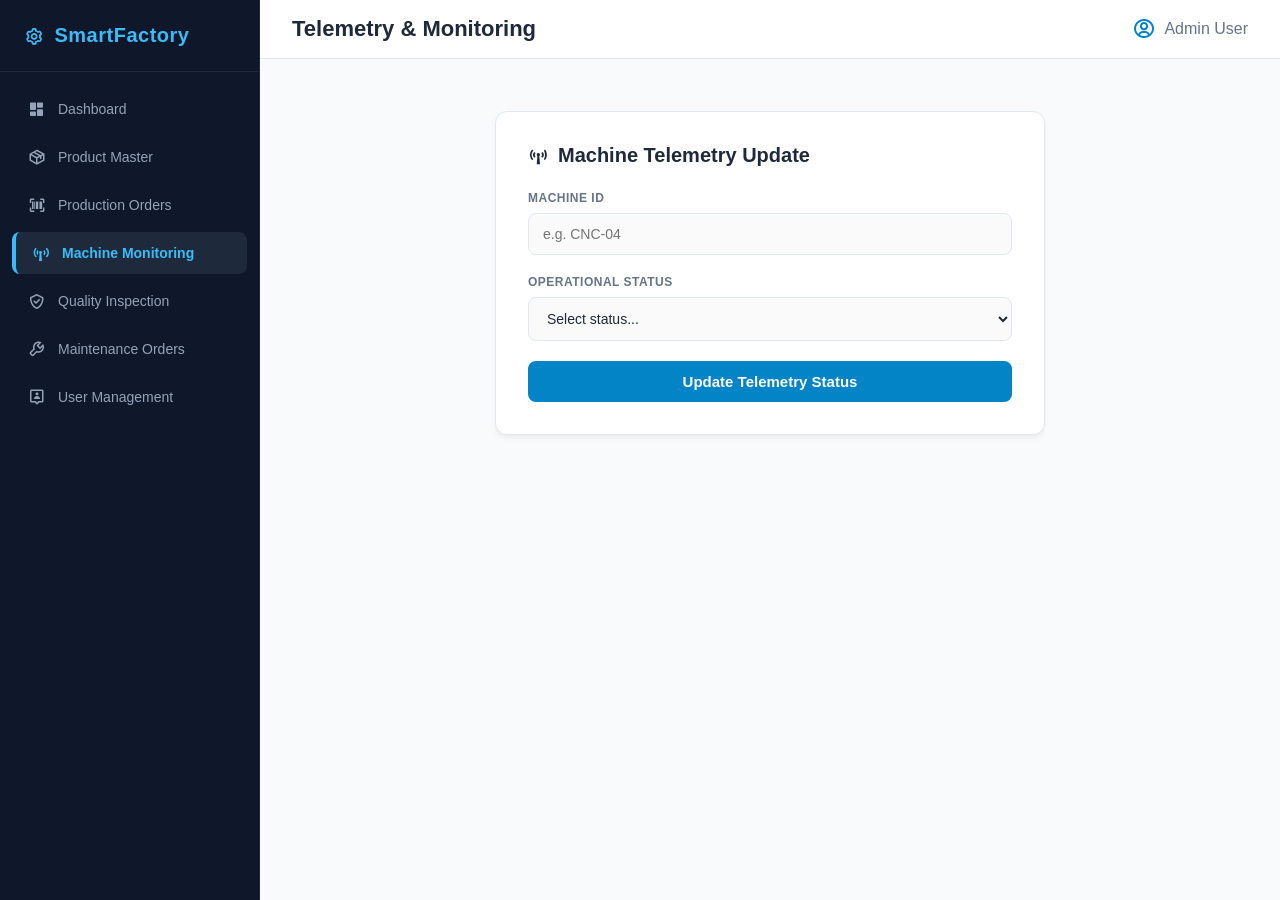
==== src/main/resources/templates/maintenance.html @ 21ee9fc5 "Added machine page" ====
<!DOCTYPE html>
<html lang="en">
<head>
    <meta charset="UTF-8">
    <meta name="viewport" content="width=device-width, initial-scale=1.0">
    <title>Machine Monitoring</title>
    <link rel="stylesheet" href="../static/css/style.css">
    <link href="https://unpkg.com/boxicons@2.1.4/css/boxicons.min.css" rel="stylesheet">
</head>
<body>
 
    <nav class="sidebar">
        <div class="sidebar-brand">
            <i class='bx bx-cog bx-spin'></i>
            <span>SmartFactory</span>
        </div>
        <ul class="nav-links">
            <li><a href="index.html"><i class='bx bxs-dashboard'></i> Dashboard</a></li>
            <li><a href="product.html"><i class='bx bx-package'></i> Product Master</a></li>
            <li><a href="production.html"><i class='bx bx-barcode-reader'></i> Production Orders</a></li>
            <li><a href="machine.html" class="active"><i class='bx bx-broadcast'></i> Machine Monitoring</a></li>
            <li><a href="quality.html"><i class='bx bx-check-shield'></i> Quality Inspection</a></li>
            <li><a href="maintenance.html"><i class='bx bx-wrench'></i> Maintenance Orders</a></li>
            <li><a href="user.html"><i class='bx bx-user-pin'></i> User Management</a></li>
        </ul>
    </nav>
 
    <main class="main-content">
        <header class="top-bar">
            <h1>Telemetry & Monitoring</h1>
            <div class="user-profile">
                <i class='bx bx-user-circle'></i>
                <span>Admin User</span>
            </div>
        </header>
 
        <div class="content-body">
            <section class="view-section active">
                <div class="form-card">
                    <h2><i class='bx bx-broadcast'></i> Machine Telemetry Update</h2>
                    <form class="factory-form">
                        <div class="form-group">
                            <label>Machine ID</label>
                            <input type="text" placeholder="e.g. CNC-04" required>
                        </div>
                        <div class="form-group">
                            <label>Operational Status</label>
                            <select required>
                                <option value="" disabled selected>Select status...</option>
                                <option value="RUNNING">🟢 RUNNING</option>
                                <option value="IDLE">🟡 IDLE</option>
                                <option value="BREAKDOWN">🔴 BREAKDOWN</option>
                            </select>
                        </div>
                        <button type="submit" class="btn btn-primary">Update Telemetry Status</button>
                    </form>
                </div>
            </section>
        </div>
    </main>
 
    <div id="toast-notification" class="toast hidden"></div>
    <script src="../static/js/script.js"></script>
</body>
</html>
---- src/main/resources/static/css/style.css ----
/* ==========================================================================
   1. SYSTEM DESIGN TOKENS & VARIABLES
   ========================================================================== */
:root {
    /* Main Layout Theme Blocks */
    --bg-primary: #f8fafc;
    --sidebar-bg: #0f172a;
    --sidebar-text: #94a3b8;
    --sidebar-active: #38bdf8;
    --card-bg: #ffffff;
    --text-main: #1e293b;
    --text-muted: #64748b;
   
    /* Semantic Action Highlights */
    --accent-color: #0284c7;
    --accent-hover: #0369a1;
    --danger-color: #ef4444;
    --danger-hover: #dc2626;
    --border-color: #e2e8f0;
   
    /* Layout Profiles & Shadows */
    --radius: 12px;
    --shadow: 0 4px 6px -1px rgb(0 0 0 / 0.05), 0 2px 4px -2px rgb(0 0 0 / 0.05);
   
    /* Global Transitions */
    --transition-speed: 0.2s;
}
 
/* ==========================================================================
   2. GLOBAL CORE RESET & BASE STYLES
   ========================================================================== */
* {
    margin: 0;
    padding: 0;
    box-sizing: border-box;
    font-family: 'Segoe UI', -apple-system, BlinkMacSystemFont, Roboto, sans-serif;
}
 
body {
    background-color: var(--bg-primary);
    color: var(--text-main);
    display: flex;
    min-height: 100vh;
    overflow-x: hidden;
}
 
/* ==========================================================================
   3. PERSISTENT SIDEBAR PANEL MECHANICS
   ========================================================================== */
.sidebar {
    width: 260px;
    background-color: var(--sidebar-bg);
    color: white;
    display: flex;
    flex-direction: column;
    position: fixed;
    height: 100vh;
    left: 0;
    top: 0;
    z-index: 100;
    border-right: 1px solid #1e293b;
}
 
.sidebar-brand {
    padding: 24px;
    font-size: 20px;
    font-weight: 700;
    letter-spacing: 0.5px;
    display: flex;
    align-items: center;
    gap: 10px;
    border-bottom: 1px solid #1e293b;
    color: var(--sidebar-active);
}
 
.nav-links {
    list-style: none;
    padding: 16px 12px;
}
 
.nav-links li {
    margin-bottom: 6px;
}
 
.nav-links a {
    display: flex;
    align-items: center;
    gap: 12px;
    padding: 12px 16px;
    color: var(--sidebar-text);
    text-decoration: none;
    font-weight: 500;
    font-size: 14px;
    border-radius: 8px;
    transition: all var(--transition-speed) ease;
}
 
.nav-links a i {
    font-size: 18px;
}
 
/* Navigation Links State Interactivity */
.nav-links a:hover {
    color: white;
    background-color: #1e293b;
}
 
.nav-links a.active {
    border-left: 4px solid var(--sidebar-active);
    background-color: #1e293b;
    color: var(--sidebar-active);
    font-weight: 600;
}
 
/* ==========================================================================
   4. WORKING COMPONENT VIEWPORT LAYOUT
   ========================================================================== */
.main-content {
    margin-left: 260px;
    flex: 1;
    display: flex;
    flex-direction: column;
    min-width: 0;
}
 
/* Top System Status Header Bar */
.top-bar {
    background-color: var(--card-bg);
    padding: 16px 32px;
    display: flex;
    justify-content: space-between;
    align-items: center;
    border-bottom: 1px solid var(--border-color);
}
 
.top-bar h1 {
    font-size: 22px;
    font-weight: 600;
    color: var(--text-main);
}
 
/* User Identity Indicator Element */
.user-profile {
    display: flex;
    align-items: center;
    gap: 8px;
    font-weight: 500;
    color: var(--text-muted);
}
 
.user-profile i {
    font-size: 24px;
    color: var(--accent-color);
}
 
/* Workspace Frame Container */
.content-body {
    padding: 32px;
    flex: 1;
}
 
/* Render Animations for Transitions Between Views */
.view-section {
    display: none;
}
 
.view-section.active {
    display: block;
    animation: slideUpFade 0.4s cubic-bezier(0.16, 1, 0.3, 1) forwards;
}
 
@keyframes slideUpFade {
    from {
        opacity: 0;
        transform: translateY(12px);
    }
    to {
        opacity: 1;
        transform: translateY(0);
    }
}
 
/* ==========================================================================
   5. COMPONENT WRAPPERS AND DASHBOARD CARDS
   ========================================================================== */
.welcome-card {
    background: linear-gradient(135deg, #0284c7 0%, #0369a1 100%);
    color: white;
    padding: 40px;
    border-radius: var(--radius);
    box-shadow: var(--shadow);
}
 
.welcome-card h2 {
    font-size: 28px;
    margin-bottom: 12px;
    color: white;
    text-align: left;
}
 
.welcome-card p {
    opacity: 0.9;
    font-size: 16px;
    max-width: 650px;
    line-height: 1.6;
}
 
.form-card {
    background-color: var(--card-bg);
    max-width: 550px;
    margin: 20px auto 0 auto;
    padding: 32px;
    border-radius: var(--radius);
    border: 1px solid var(--border-color);
    box-shadow: var(--shadow);
}
 
.form-card h2 {
    font-size: 20px;
    margin-bottom: 24px;
    display: flex;
    align-items: center;
    gap: 10px;
    color: var(--text-main);
    text-align: left;
}
 
/* ==========================================================================
   6. CONTROL INPUT DRIVERS & SELECTION CONTROLS
   ========================================================================== */
.form-group {
    margin-bottom: 20px;
}
 
.form-group label {
    display: block;
    font-size: 12px;
    font-weight: 600;
    margin-bottom: 8px;
    color: var(--text-muted);
    text-transform: uppercase;
    letter-spacing: 0.5px;
}
 
input, select {
    width: 100%;
    padding: 12px 14px;
    font-size: 14px;
    color: var(--text-main);
    background-color: #fafafa;
    border: 1px solid var(--border-color);
    border-radius: 8px;
    outline: none;
    transition: all var(--transition-speed) ease;
}
 
input:focus, select:focus {
    border-color: var(--accent-color);
    background-color: white;
    box-shadow: 0 0 0 3px rgba(2, 132, 199, 0.15);
}
 
input[type="date"] {
    text-transform: uppercase;
    font-size: 13px;
    color: var(--text-main);
}

.hidden {
    display: none !important;
}
 
/* ==========================================================================
   7. SELECTION UTILITY ACTION BUTTONS
   ========================================================================== */
.btn {
    display: inline-flex;
    justify-content: center;
    align-items: center;
    width: 100%;
    padding: 12px 24px;
    font-size: 15px;
    font-weight: 600;
    border-radius: 8px;
    border: none;
    cursor: pointer;
    transition: background var(--transition-speed) ease, transform 0.1s ease;
}
 
.btn:active {
    transform: scale(0.99);
}
 
.btn-primary {
    background-color: var(--accent-color);
    color: white;
}
 
.btn-primary:hover {
    background-color: var(--accent-hover);
}
 
.btn-danger {
    background-color: var(--danger-color);
    color: white;
}
 
.btn-danger:hover {
    background-color: var(--danger-hover);
}
 
/* ==========================================================================
   8. REAL-TIME INTERACTION OVERLAY TOAST BANNERS
   ========================================================================== */
.toast {
    position: fixed;
    bottom: 24px;
    right: 24px;
    background-color: #1e293b;
    color: white;
    padding: 16px 24px;
    border-radius: 8px;
    box-shadow: 0 10px 15px -3px rgb(0 0 0 / 0.1), 0 4px 6px -4px rgb(0 0 0 / 0.1);
    font-weight: 500;
    font-size: 14px;
    z-index: 1000;
    transform: translateY(0);
    opacity: 1;
    transition: transform 0.3s cubic-bezier(0.16, 1, 0.3, 1), opacity 0.3s ease;
}
 
.toast.hidden {
    opacity: 0;
    transform: translateY(20px);
    pointer-events: none;
}
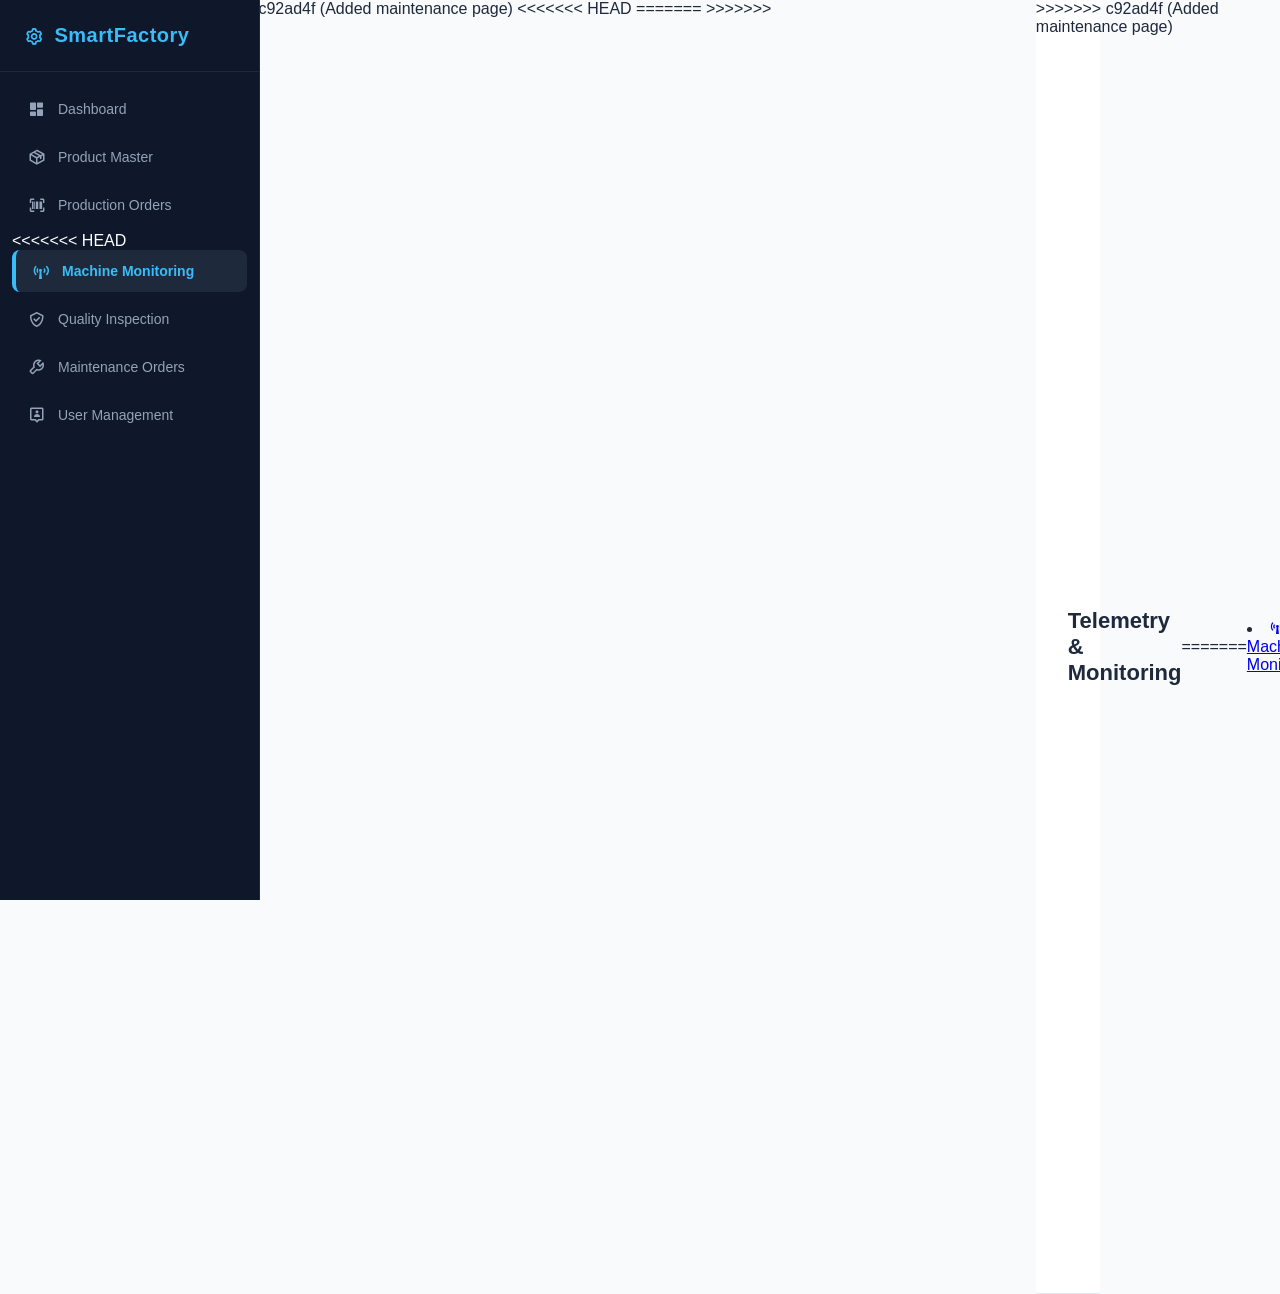
==== commit e6b55352: "Added maintenance page" ====
--- a/src/main/resources/templates/maintenance.html
+++ b/src/main/resources/templates/maintenance.html
@@ -1,14 +1,25 @@
 <!DOCTYPE html>
+<<<<<<< HEAD
 <html lang="en">
 <head>
     <meta charset="UTF-8">
     <meta name="viewport" content="width=device-width, initial-scale=1.0">
     <title>Machine Monitoring</title>
+=======
+<html lang="en" xmlns:th="http://www.thymeleaf.org">
+<head>
+    <meta charset="UTF-8">
+    <meta name="viewport" content="width=device-width, initial-scale=1.0">
+    <title>Maintenance Management | SmartFactory</title>
+>>>>>>> c92ad4f (Added maintenance page)
     <link rel="stylesheet" href="../static/css/style.css">
     <link href="https://unpkg.com/boxicons@2.1.4/css/boxicons.min.css" rel="stylesheet">
 </head>
 <body>
+<<<<<<< HEAD
  
+=======
+>>>>>>> c92ad4f (Added maintenance page)
     <nav class="sidebar">
         <div class="sidebar-brand">
             <i class='bx bx-cog bx-spin'></i>
@@ -18,6 +29,7 @@
             <li><a href="index.html"><i class='bx bxs-dashboard'></i> Dashboard</a></li>
             <li><a href="product.html"><i class='bx bx-package'></i> Product Master</a></li>
             <li><a href="production.html"><i class='bx bx-barcode-reader'></i> Production Orders</a></li>
+<<<<<<< HEAD
             <li><a href="machine.html" class="active"><i class='bx bx-broadcast'></i> Machine Monitoring</a></li>
             <li><a href="quality.html"><i class='bx bx-check-shield'></i> Quality Inspection</a></li>
             <li><a href="maintenance.html"><i class='bx bx-wrench'></i> Maintenance Orders</a></li>
@@ -28,11 +40,24 @@
     <main class="main-content">
         <header class="top-bar">
             <h1>Telemetry & Monitoring</h1>
+=======
+            <li><a href="machine.html"><i class='bx bx-broadcast'></i> Machine Monitoring</a></li>
+            <li><a href="quality.html"><i class='bx bx-check-shield'></i> Quality Inspection</a></li>
+            <li><a href="maintenance.html" class="active"><i class='bx bx-wrench'></i> Maintenance Orders</a></li>
+            <li><a href="user.html"><i class='bx bx-user-pin'></i> User Management</a></li>
+        </ul>
+    </nav>
+
+    <main class="main-content">
+        <header class="top-bar">
+            <h1>Maintenance Management</h1>
+>>>>>>> c92ad4f (Added maintenance page)
             <div class="user-profile">
                 <i class='bx bx-user-circle'></i>
                 <span>Admin User</span>
             </div>
         </header>
+<<<<<<< HEAD
  
         <div class="content-body">
             <section class="view-section active">
@@ -59,6 +84,101 @@
         </div>
     </main>
  
+=======
+
+        <div class="content-body">
+            <div class="form-card">
+                <h2><i class='bx bx-plus-circle'></i> New Maintenance Work Order</h2>
+                <form th:action="@{/api/maintenance/create}" method="post" class="factory-form">
+                    <div class="form-group">
+                        <label>MACHINE ID REFERENCE</label>
+                        <input type="number" name="machineId" placeholder="e.g. 104" required>
+                    </div>
+                    
+                    <div class="form-group">
+                        <label>MAINTENANCE CATEGORY</label>
+                        <select name="maintenanceType" required>
+                            <option value="">-- Select Type --</option>
+                            <option value="PREVENTIVE">PREVENTIVE</option>
+                            <option value="BREAKDOWN">BREAKDOWN</option>
+                            <option value="CALIBRATION">CALIBRATION</option>
+                        </select>
+                    </div>
+
+                    <div class="form-group">
+                        <label>SCHEDULED DATE</label>
+                        <input type="date" name="scheduledDate" required>
+                    </div>
+
+                    <div class="form-group">
+                        <label>TECHNICIAN ASSIGNMENT</label>
+                        <input type="number" name="technicianId" placeholder="Staff ID">
+                    </div>
+
+                    <button type="submit" class="btn btn-primary">Schedule Work Order</button>
+                </form>
+            </div>
+
+            <div class="form-card">
+                <h2><i class='bx bx-cart-alt'></i> Issue Spare Parts</h2>
+                <form th:action="@{/api/maintenance/issueSpare}" method="post" class="factory-form">
+                    <div class="form-group">
+                        <label>WORK ORDER ID REFERENCE</label>
+                        <input type="number" name="workOrderId" placeholder="e.g. 5001" required>
+                    </div>
+                    
+                    <div class="form-group">
+                        <label>PART NAME / CODE</label>
+                        <input type="text" name="partName" placeholder="e.g. Aluminum Housing" required>
+                    </div>
+
+                    <div class="form-group">
+                        <label>QUANTITY REQUIRED</label>
+                        <input type="number" name="quantity" value="1" min="1">
+                    </div>
+
+                    <button type="submit" class="btn btn-primary">Commit Spare Issue</button>
+                </form>
+            </div>
+
+            <div class="form-card">
+                <h2><i class='bx bx-list-check'></i> Recent Work Orders</h2>
+                <table class="data-table">
+                    <thead>
+                        <tr>
+                            <th>ID</th>
+                            <th>Machine</th>
+                            <th>Status</th>
+                            <th>Action</th>
+                        </tr>
+                    </thead>
+                    <tbody>
+                        <tr th:each="order : ${workOrders}">
+                            <td th:text="${'#' + order.workOrderId}">#10</td>
+                            <td th:text="${order.machineId}">CNC-01</td>
+                            <td>
+                                <span th:text="${order.workOrderStatus}" 
+                                      class="status-badge"
+                                      th:classappend="${order.workOrderStatus.toLowerCase()}">
+                                    OPEN
+                                </span>
+                            </td>
+                            <td>
+                                <form th:if="${order.workOrderStatus == 'OPEN'}" th:action="@{/api/maintenance/assign/{id}(id=${order.workOrderId})}" method="post">
+                                    <button class="btn-table">Assign</button>
+                                </form>
+                                <form th:if="${order.workOrderStatus == 'IN_PROGRESS'}" th:action="@{/api/maintenance/close/{id}(id=${order.workOrderId})}" method="post">
+                                    <button class="btn-table btn-success">Close</button>
+                                </form>
+                            </td>
+                        </tr>
+                    </tbody>
+                </table>
+            </div>
+        </div>
+    </main>
+
+>>>>>>> c92ad4f (Added maintenance page)
     <div id="toast-notification" class="toast hidden"></div>
     <script src="../static/js/script.js"></script>
 </body>
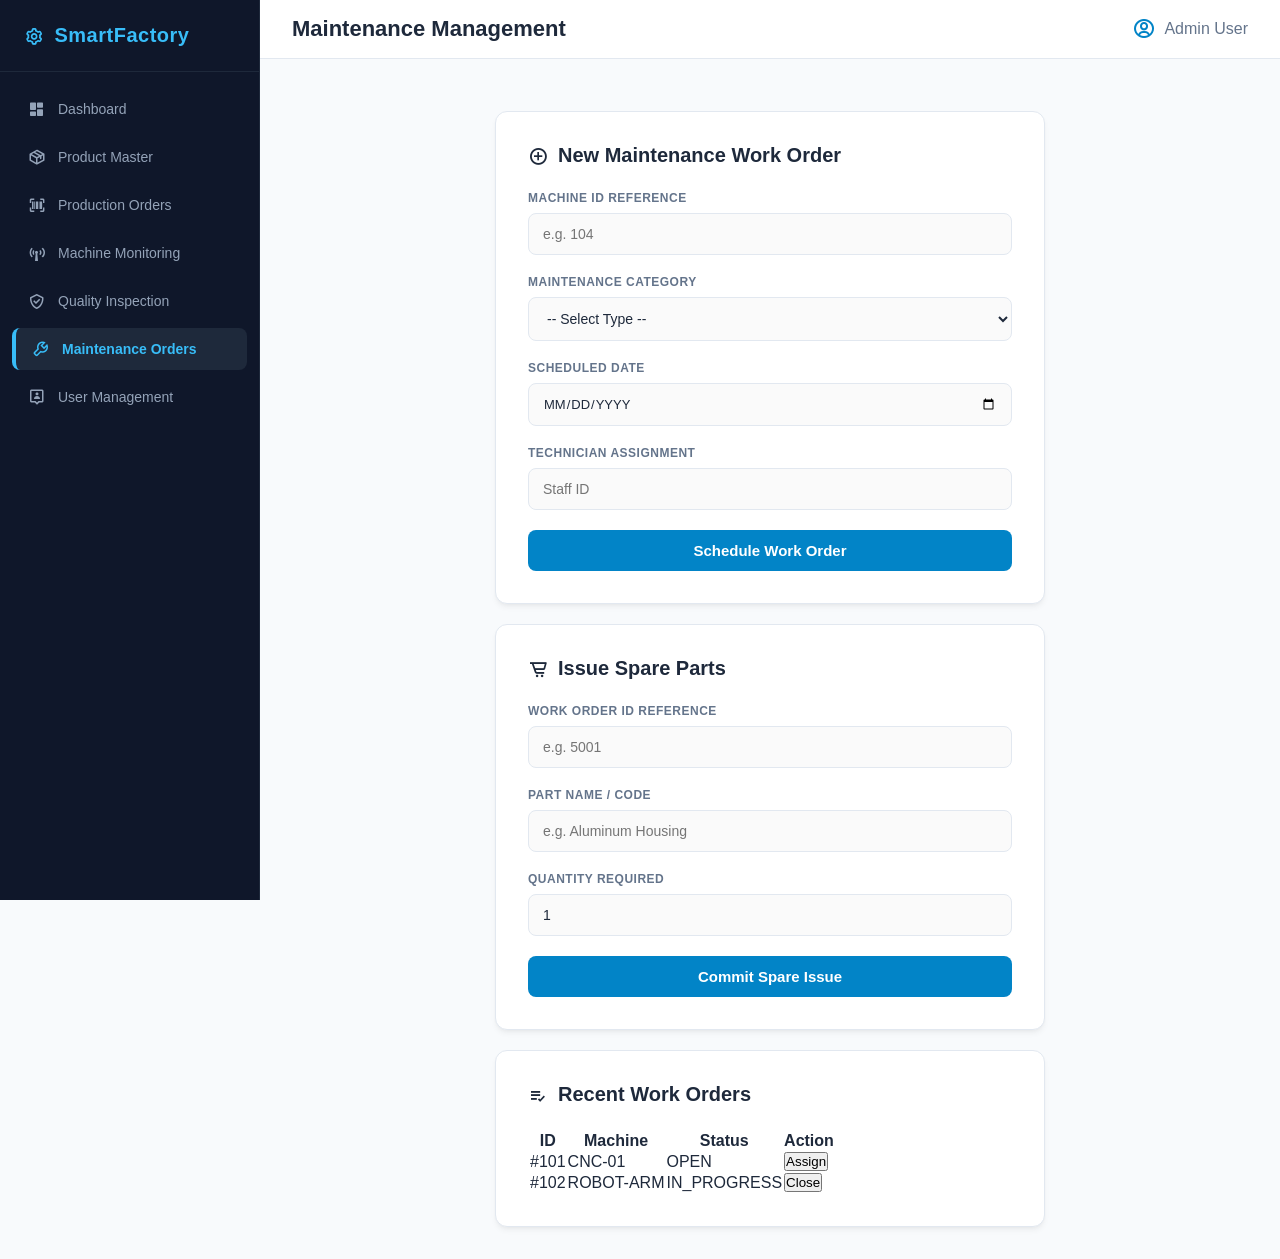
==== commit 3729733c: "Updated maintenance page" ====
--- a/src/main/resources/templates/maintenance.html
+++ b/src/main/resources/templates/maintenance.html
@@ -1,25 +1,13 @@
 <!DOCTYPE html>
-<<<<<<< HEAD
 <html lang="en">
 <head>
     <meta charset="UTF-8">
     <meta name="viewport" content="width=device-width, initial-scale=1.0">
-    <title>Machine Monitoring</title>
-=======
-<html lang="en" xmlns:th="http://www.thymeleaf.org">
-<head>
-    <meta charset="UTF-8">
-    <meta name="viewport" content="width=device-width, initial-scale=1.0">
     <title>Maintenance Management | SmartFactory</title>
->>>>>>> c92ad4f (Added maintenance page)
     <link rel="stylesheet" href="../static/css/style.css">
     <link href="https://unpkg.com/boxicons@2.1.4/css/boxicons.min.css" rel="stylesheet">
 </head>
 <body>
-<<<<<<< HEAD
- 
-=======
->>>>>>> c92ad4f (Added maintenance page)
     <nav class="sidebar">
         <div class="sidebar-brand">
             <i class='bx bx-cog bx-spin'></i>
@@ -29,18 +17,6 @@
             <li><a href="index.html"><i class='bx bxs-dashboard'></i> Dashboard</a></li>
             <li><a href="product.html"><i class='bx bx-package'></i> Product Master</a></li>
             <li><a href="production.html"><i class='bx bx-barcode-reader'></i> Production Orders</a></li>
-<<<<<<< HEAD
-            <li><a href="machine.html" class="active"><i class='bx bx-broadcast'></i> Machine Monitoring</a></li>
-            <li><a href="quality.html"><i class='bx bx-check-shield'></i> Quality Inspection</a></li>
-            <li><a href="maintenance.html"><i class='bx bx-wrench'></i> Maintenance Orders</a></li>
-            <li><a href="user.html"><i class='bx bx-user-pin'></i> User Management</a></li>
-        </ul>
-    </nav>
- 
-    <main class="main-content">
-        <header class="top-bar">
-            <h1>Telemetry & Monitoring</h1>
-=======
             <li><a href="machine.html"><i class='bx bx-broadcast'></i> Machine Monitoring</a></li>
             <li><a href="quality.html"><i class='bx bx-check-shield'></i> Quality Inspection</a></li>
             <li><a href="maintenance.html" class="active"><i class='bx bx-wrench'></i> Maintenance Orders</a></li>
@@ -51,45 +27,16 @@
     <main class="main-content">
         <header class="top-bar">
             <h1>Maintenance Management</h1>
->>>>>>> c92ad4f (Added maintenance page)
             <div class="user-profile">
                 <i class='bx bx-user-circle'></i>
                 <span>Admin User</span>
             </div>
         </header>
-<<<<<<< HEAD
- 
-        <div class="content-body">
-            <section class="view-section active">
-                <div class="form-card">
-                    <h2><i class='bx bx-broadcast'></i> Machine Telemetry Update</h2>
-                    <form class="factory-form">
-                        <div class="form-group">
-                            <label>Machine ID</label>
-                            <input type="text" placeholder="e.g. CNC-04" required>
-                        </div>
-                        <div class="form-group">
-                            <label>Operational Status</label>
-                            <select required>
-                                <option value="" disabled selected>Select status...</option>
-                                <option value="RUNNING">🟢 RUNNING</option>
-                                <option value="IDLE">🟡 IDLE</option>
-                                <option value="BREAKDOWN">🔴 BREAKDOWN</option>
-                            </select>
-                        </div>
-                        <button type="submit" class="btn btn-primary">Update Telemetry Status</button>
-                    </form>
-                </div>
-            </section>
-        </div>
-    </main>
- 
-=======
 
         <div class="content-body">
             <div class="form-card">
                 <h2><i class='bx bx-plus-circle'></i> New Maintenance Work Order</h2>
-                <form th:action="@{/api/maintenance/create}" method="post" class="factory-form">
+                <form action="/api/maintenance/create" method="post" class="factory-form">
                     <div class="form-group">
                         <label>MACHINE ID REFERENCE</label>
                         <input type="number" name="machineId" placeholder="e.g. 104" required>
@@ -121,7 +68,7 @@
 
             <div class="form-card">
                 <h2><i class='bx bx-cart-alt'></i> Issue Spare Parts</h2>
-                <form th:action="@{/api/maintenance/issueSpare}" method="post" class="factory-form">
+                <form action="/api/maintenance/issueSpare" method="post" class="factory-form">
                     <div class="form-group">
                         <label>WORK ORDER ID REFERENCE</label>
                         <input type="number" name="workOrderId" placeholder="e.g. 5001" required>
@@ -153,23 +100,20 @@
                         </tr>
                     </thead>
                     <tbody>
-                        <tr th:each="order : ${workOrders}">
-                            <td th:text="${'#' + order.workOrderId}">#10</td>
-                            <td th:text="${order.machineId}">CNC-01</td>
+                        <tr>
+                            <td>#101</td>
+                            <td>CNC-01</td>
+                            <td><span class="status-badge open">OPEN</span></td>
                             <td>
-                                <span th:text="${order.workOrderStatus}" 
-                                      class="status-badge"
-                                      th:classappend="${order.workOrderStatus.toLowerCase()}">
-                                    OPEN
-                                </span>
+                                <button class="btn-table">Assign</button>
                             </td>
+                        </tr>
+                        <tr>
+                            <td>#102</td>
+                            <td>ROBOT-ARM</td>
+                            <td><span class="status-badge progress">IN_PROGRESS</span></td>
                             <td>
-                                <form th:if="${order.workOrderStatus == 'OPEN'}" th:action="@{/api/maintenance/assign/{id}(id=${order.workOrderId})}" method="post">
-                                    <button class="btn-table">Assign</button>
-                                </form>
-                                <form th:if="${order.workOrderStatus == 'IN_PROGRESS'}" th:action="@{/api/maintenance/close/{id}(id=${order.workOrderId})}" method="post">
-                                    <button class="btn-table btn-success">Close</button>
-                                </form>
+                                <button class="btn-table btn-success">Close</button>
                             </td>
                         </tr>
                     </tbody>
@@ -178,7 +122,6 @@
         </div>
     </main>
 
->>>>>>> c92ad4f (Added maintenance page)
     <div id="toast-notification" class="toast hidden"></div>
     <script src="../static/js/script.js"></script>
 </body>
